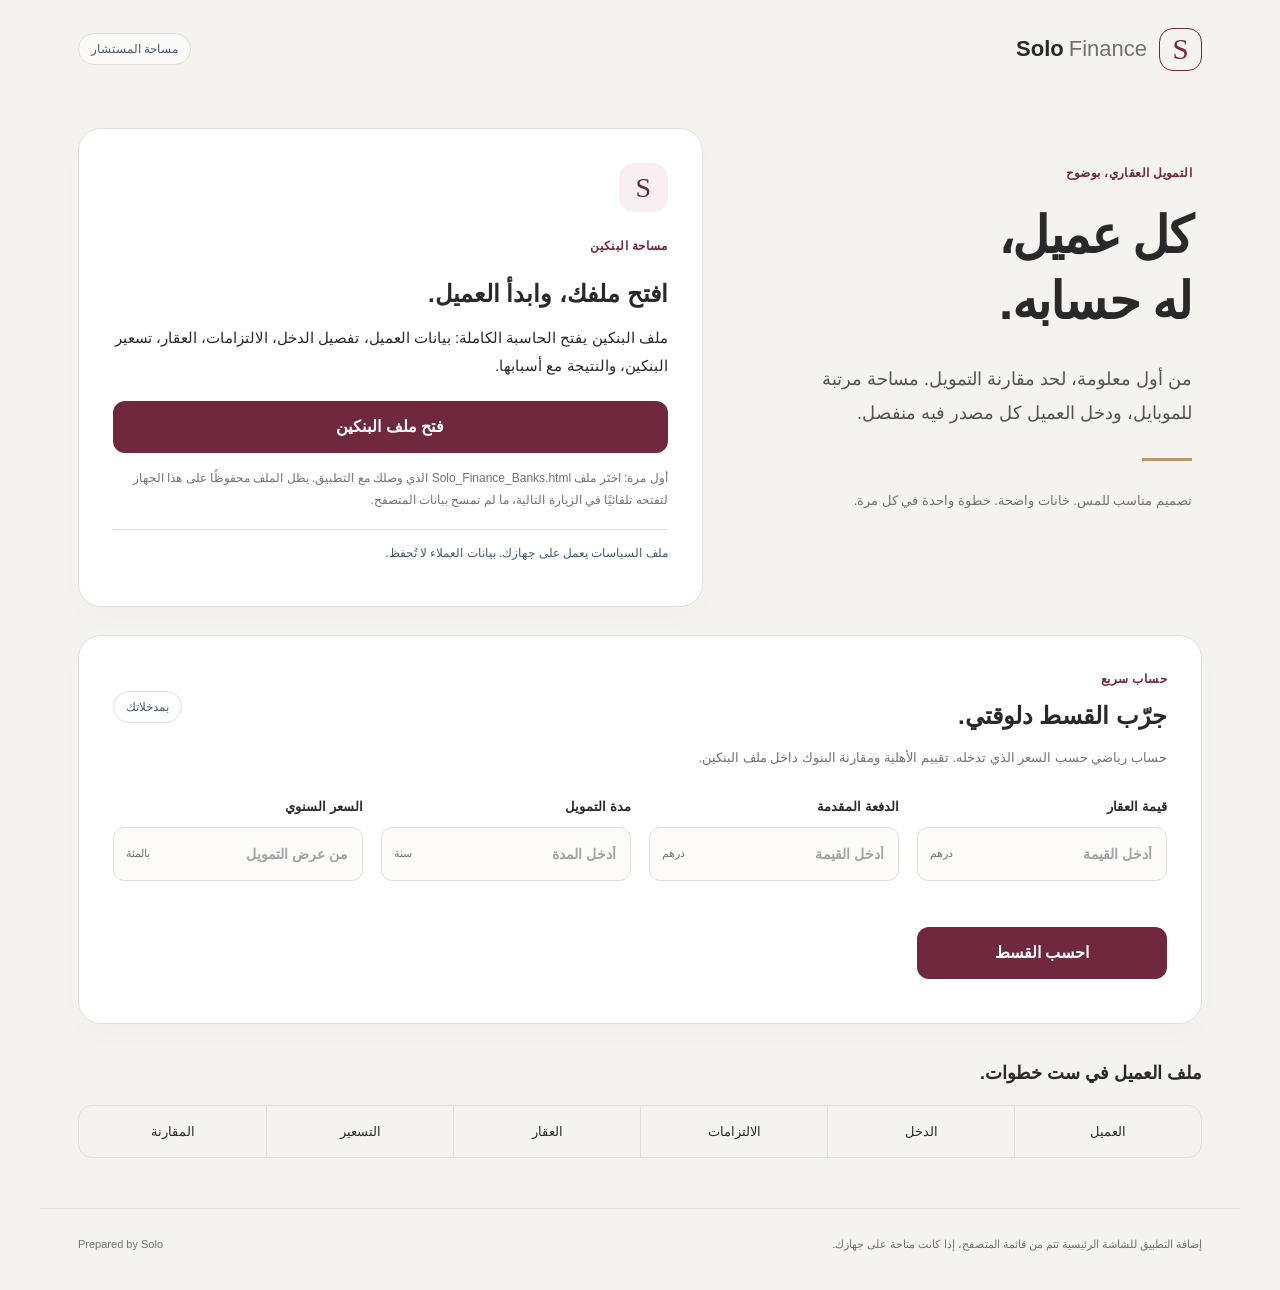
==== mortgage/index.html @ fccb3381 "Add mobile mortgage workspace with local private-file loading" ====
<!doctype html>
<html lang="ar" dir="rtl">
<head>
<meta charset="utf-8"><meta name="viewport" content="width=device-width,initial-scale=1,viewport-fit=cover">
<meta name="theme-color" content="#70283f"><meta name="description" content="مساحة التمويل العقاري: إدخال مريح من الموبايل، وحساب الأقساط، وتشغيل ملفات السياسات على جهازك.">
<meta name="apple-mobile-web-app-capable" content="yes"><title>Solo Finance — مساحة التمويل</title>
<link rel="icon" href="./icon.svg" type="image/svg+xml"><link rel="apple-touch-icon" href="./apple-touch-icon.png"><link rel="manifest" href="./manifest.webmanifest"><link rel="stylesheet" href="./styles.css">
</head>
<body>
<div id="home">
<header class="header"><a class="brand" href="./" aria-label="سولو فاينانس"><span class="mark">S</span><span dir="ltr">Solo<span class="light">Finance</span></span></a><span class="tag">مساحة المستشار</span></header>
<main>
<section class="intro"><p class="eyebrow">التمويل العقاري، بوضوح</p><h1>كل عميل،<br>له حسابه.</h1><p class="lead">من أول معلومة، لحد مقارنة التمويل. مساحة مرتبة للموبايل، ودخل العميل كل مصدر فيه منفصل.</p><div class="accent-line"></div><p class="subtle">تصميم مناسب للمس. خانات واضحة. خطوة واحدة في كل مرة.</p></section>
<section class="workspace card" aria-labelledby="workspace-title"><span class="icon">S</span><p class="eyebrow">مساحة البنكين</p><h2 id="workspace-title">افتح ملفك، وابدأ العميل.</h2><p>ملف البنكين يفتح الحاسبة الكاملة: بيانات العميل، تفصيل الدخل، الالتزامات، العقار، تسعير البنكين، والنتيجة مع أسبابها.</p><button id="resume" class="primary" hidden>استكمال العمل بملف البنكين المحفوظ</button><button id="choose" class="primary">فتح ملف البنكين</button><input type="file" id="workspace-file" accept=".html,text/html" hidden><p class="hint">أول مرة: اختَر ملف <bdi>Solo_Finance_Banks.html</bdi> الذي وصلك مع التطبيق. يظل الملف محفوظًا على هذا الجهاز لتفتحه تلقائيًا في الزيارة التالية، ما لم تمسح بيانات المتصفح.</p><div class="privacy">ملف السياسات يعمل على جهازك. بيانات العملاء لا تُحفظ.</div><button id="forget" class="text-button" hidden>حذف ملف البنكين المحفوظ من هذا الجهاز</button><p id="load-status" class="status" role="status" aria-live="polite"></p></section>
<section class="calculator card" aria-labelledby="quick-title"><div class="section-head"><div><p class="eyebrow">حساب سريع</p><h2 id="quick-title">جرّب القسط دلوقتي.</h2></div><span class="small-tag">بمدخلاتك</span></div><p class="subtle">حساب رياضي حسب السعر الذي تدخله. تقييم الأهلية ومقارنة البنوك داخل ملف البنكين.</p><form id="quick-form" novalidate><div class="grid">
<label>قيمة العقار<span class="input-wrap"><input id="value" inputmode="decimal" autocomplete="off" placeholder="أدخل القيمة"><span>درهم</span></span><small id="value-words"></small></label>
<label>الدفعة المقدمة<span class="input-wrap"><input id="deposit" inputmode="decimal" autocomplete="off" placeholder="أدخل القيمة"><span>درهم</span></span><small id="deposit-words"></small></label>
<label>مدة التمويل<span class="input-wrap"><input id="years" inputmode="decimal" autocomplete="off" placeholder="أدخل المدة"><span>سنة</span></span><small id="years-words"></small></label>
<label>السعر السنوي<span class="input-wrap"><input id="rate" inputmode="decimal" autocomplete="off" placeholder="من عرض التمويل"><span>بالمئة</span></span><small id="rate-words"></small></label>
</div><button type="submit" class="primary calculate">احسب القسط</button><p class="status" id="quick-status" role="status" aria-live="polite"></p></form>
<div id="quick-result" hidden aria-live="polite"><div class="result-main"><span>القسط الشهري للقرض</span><strong id="monthly"></strong><span>قبل التأمين والرسوم</span></div><div class="result-row"><span>مبلغ التمويل</span><b id="principal"></b></div><div class="result-row"><span>الدفعة المقدمة من قيمة العقار</span><b id="deposit-percent"></b></div><p class="hint">القسط محسوب على الرصيد المتناقص والسعر المُدخل. قد يتغير القسط عند تغيّر السعر، ولا يشمل رسوم الشراء أو التأمين.</p></div>
</section>
<section class="how"><h2>ملف العميل في ست خطوات.</h2><div class="steps"><span>العميل</span><span>الدخل</span><span>الالتزامات</span><span>العقار</span><span>التسعير</span><span>المقارنة</span></div></section>
</main><footer><span>إضافة التطبيق للشاشة الرئيسية تتم من قائمة المتصفح، إذا كانت متاحة على جهازك.</span><span dir="ltr">Prepared by Solo</span></footer>
</div>
<section id="workspace-view" hidden aria-label="مساحة البنكين"><div class="workspace-bar"><strong>مساحة البنكين</strong><span>على جهازك</span><button id="close-workspace" type="button">القائمة</button></div><iframe id="workspace-frame" title="حاسبة أهلية التمويل ومقارنة البنكين" sandbox="allow-scripts allow-modals allow-downloads"></iframe></section>
<noscript>يلزم تشغيل جافاسكريبت لاستخدام الحاسبة.</noscript><script type="module" src="./app.mjs"></script>
</body></html>
---- mortgage/styles.css ----
:root{--ink:#29282b;--muted:#737073;--wine:#70283f;--wine-dark:#542033;--paper:#f5f3ef;--line:#e4dfda;--gold:#b89865;--navy:#465d70;--red:#a2293a}*{box-sizing:border-box}html{font-family:Tahoma,Arial,sans-serif;color:var(--ink);background:var(--paper);-webkit-text-size-adjust:100%}body{margin:0}button,input{font:inherit}button,a,input{-webkit-tap-highlight-color:transparent}button{cursor:pointer}button:focus-visible,a:focus-visible,input:focus-visible{outline:3px solid var(--gold);outline-offset:3px}[hidden]{display:none!important}.header{max-width:1200px;margin:auto;height:98px;display:flex;align-items:center;justify-content:space-between;padding:0 38px}.brand{display:flex;align-items:center;gap:12px;text-decoration:none;color:var(--ink);font-size:22px;font-weight:700}.mark{display:grid;place-items:center;width:43px;height:43px;border:1px solid var(--wine);border-radius:14px;color:var(--wine);font-family:Georgia,serif;font-size:29px;font-weight:400}.light{font-weight:400;margin-left:5px;color:var(--muted)}.tag,.small-tag{font-size:12px;color:var(--navy);border:1px solid var(--line);padding:8px 12px;border-radius:24px;background:#fff9}main{max-width:1200px;margin:auto;padding:30px 38px 50px;display:grid;grid-template-columns:.86fr 1.14fr;gap:28px}.intro{padding:34px 10px 20px 42px}.eyebrow{color:var(--wine);font-size:12px;letter-spacing:.4px;font-weight:700;margin:0 0 18px}h1{font-size:clamp(38px,4vw,62px);line-height:1.3;letter-spacing:-1.5px;margin:0 0 26px;font-weight:700}h2{font-size:24px;line-height:1.5;margin:0 0 12px}p{font-size:15px;line-height:1.9;margin:0 0 15px}.lead{font-size:18px;color:#575156;max-width:400px}.subtle{color:var(--muted);font-size:13px}.accent-line{height:3px;width:50px;background:var(--gold);margin:28px 0}.card{border:1px solid var(--line);background:white;border-radius:23px;padding:34px;box-shadow:0 12px 28px #30272304}.workspace .icon{display:grid;place-items:center;width:49px;height:49px;background:#f7eff1;color:var(--wine);border-radius:15px;font:28px Georgia,serif;margin-bottom:23px}.primary{display:flex;justify-content:center;align-items:center;min-height:52px;width:100%;border:none;border-radius:12px;background:var(--wine);color:white;padding:13px 20px;font-weight:700;font-size:16px;line-height:1.5;margin-top:20px}.primary:hover{background:var(--wine-dark)}.primary:disabled{opacity:.5}.hint{font-size:12px;color:var(--muted);line-height:1.85;margin-top:14px}.privacy{padding-top:16px;margin-top:18px;border-top:1px solid var(--line);font-size:12px;color:var(--navy)}.text-button{background:none;border:0;color:var(--navy);padding:14px 0;text-decoration:underline;min-height:46px;font-size:12px}.status{font-size:13px;color:var(--red);margin:12px 0 0}.calculator{grid-column:1 / -1;padding:32px 34px}.section-head{display:flex;align-items:center;justify-content:space-between;gap:12px}.section-head .eyebrow{margin-bottom:7px}.grid{display:grid;grid-template-columns:repeat(4,minmax(0,1fr));gap:18px;margin-top:25px}label{display:block;font-size:13px;font-weight:700;line-height:1.7;min-width:0}.input-wrap{display:flex;align-items:center;border:1px solid var(--line);border-radius:11px;background:#fcfbf9;margin-top:9px;min-height:54px;padding:0 12px;gap:5px}.input-wrap:focus-within{border-color:var(--wine);box-shadow:0 0 0 3px #70283f0d}.input-wrap input{background:none;border:0;outline:none;min-width:0;width:100%;text-align:right;font-size:18px;min-height:52px;color:var(--ink)}.input-wrap input::placeholder{font-size:14px;color:#a5a0a3}.input-wrap span{font-size:11px;font-weight:400;color:var(--muted);white-space:nowrap}small{display:block;font-size:11px;font-weight:400;color:var(--navy);line-height:1.7;margin-top:7px;min-height:19px}.calculate{max-width:250px}.result-main{border-radius:15px;background:#f5f0ed;padding:24px;margin-top:26px;display:flex;flex-direction:column;gap:8px}.result-main span{font-size:12px;color:var(--muted)}.result-main strong{font-size:24px;color:var(--wine);line-height:1.6}.result-row{display:flex;gap:20px;justify-content:space-between;padding:17px 0;border-bottom:1px solid var(--line);font-size:13px;line-height:1.8}.result-row b{font-weight:400}.how{grid-column:1 / -1;margin:8px 0 0}.how h2{font-size:18px}.steps{display:grid;grid-template-columns:repeat(6,1fr);border:1px solid var(--line);border-radius:14px;overflow:hidden;margin-top:18px}.steps span{padding:18px 8px;text-align:center;font-size:13px;border-inline-end:1px solid var(--line)}.steps span:last-child{border:0}footer{max-width:1200px;margin:auto;padding:25px 38px 35px;display:flex;gap:20px;justify-content:space-between;color:var(--muted);font-size:11px;line-height:1.9;border-top:1px solid var(--line)}.workspace-bar{height:43px;display:flex;align-items:center;gap:12px;padding:0 14px;background:#f5f3ef;border-bottom:1px solid var(--line);font-size:11px}.workspace-bar span{color:var(--muted)}.workspace-bar button{margin-inline-start:auto;border:1px solid var(--line);background:white;border-radius:7px;color:var(--wine);font-size:12px;padding:7px 17px;min-height:35px}#workspace-view{height:100vh;height:100dvh;overflow:hidden}#workspace-frame{width:100%;height:calc(100% - 43px);border:0;display:block;background:var(--paper)}body.workspace-open{overflow:hidden}@media(max-width:900px){.grid{grid-template-columns:repeat(2,minmax(0,1fr))}main{gap:22px;padding-inline:26px}.card{padding:26px}.intro{padding:24px 0 20px 20px}h1{font-size:44px}}@media(max-width:650px){.header{height:78px;padding:0 20px}.brand{font-size:19px}.mark{width:36px;height:36px;font-size:25px}.tag{font-size:10px;padding:6px 9px}main{display:flex;flex-direction:column;padding:0 16px 30px;gap:20px}.intro{padding:23px 8px 0}.intro .eyebrow{margin-bottom:13px}h1{font-size:39px;letter-spacing:-1px;line-height:1.35;margin-bottom:18px}.lead{font-size:16px}.accent-line{margin:20px 0}.intro>.subtle{margin-bottom:3px}.card{border-radius:19px;padding:24px 20px}h2{font-size:22px}.grid{grid-template-columns:1fr;gap:12px;margin-top:20px}.input-wrap{min-height:56px}.input-wrap input{min-height:54px}.calculate{max-width:none}.steps{grid-template-columns:repeat(3,1fr)}.steps span:nth-child(-n+3){border-bottom:1px solid var(--line)}.steps span:nth-child(3){border-inline-end:0}.how{padding:5px 5px 0}.section-head{align-items:flex-start}.small-tag{white-space:nowrap;font-size:10px}.result-main strong{font-size:22px}footer{margin:0 20px;padding:20px 0 30px;flex-direction:column;gap:8px}.workspace .icon{margin-bottom:18px}.workspace-bar{padding-top:env(safe-area-inset-top);height:calc(43px + env(safe-area-inset-top))}#workspace-frame{height:calc(100% - 43px - env(safe-area-inset-top))}}
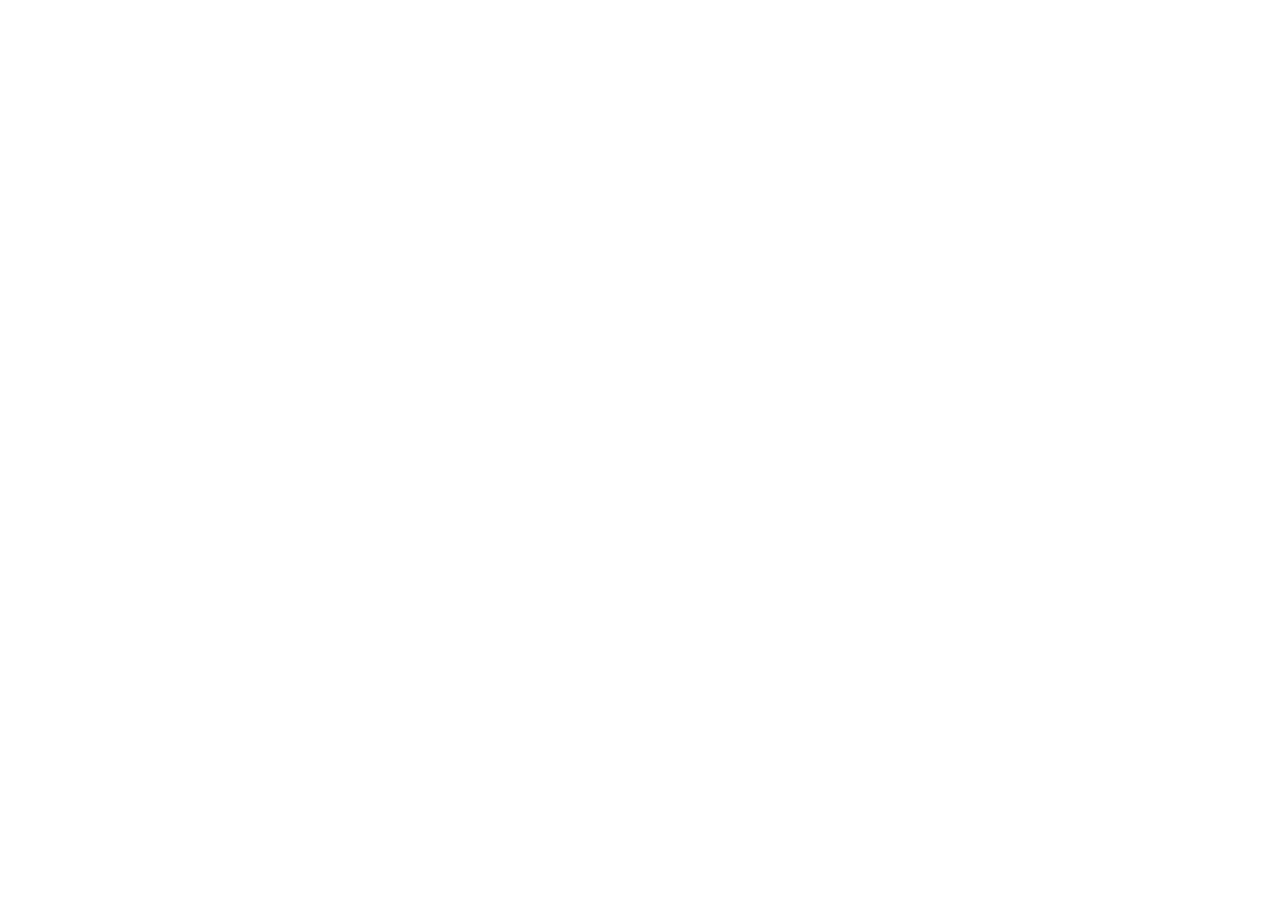
==== commit 37d2cb93: "Replace mortgage entry point with Alaa's redesigned private workspace" ====
--- a/mortgage/index.html
+++ b/mortgage/index.html
@@ -1,28 +1,9 @@
 <!doctype html>
-<html lang="ar" dir="rtl">
+<html lang="en" dir="ltr">
 <head>
-<meta charset="utf-8"><meta name="viewport" content="width=device-width,initial-scale=1,viewport-fit=cover">
-<meta name="theme-color" content="#70283f"><meta name="description" content="مساحة التمويل العقاري: إدخال مريح من الموبايل، وحساب الأقساط، وتشغيل ملفات السياسات على جهازك.">
-<meta name="apple-mobile-web-app-capable" content="yes"><title>Solo Finance — مساحة التمويل</title>
-<link rel="icon" href="./icon.svg" type="image/svg+xml"><link rel="apple-touch-icon" href="./apple-touch-icon.png"><link rel="manifest" href="./manifest.webmanifest"><link rel="stylesheet" href="./styles.css">
-</head>
-<body>
-<div id="home">
-<header class="header"><a class="brand" href="./" aria-label="سولو فاينانس"><span class="mark">S</span><span dir="ltr">Solo<span class="light">Finance</span></span></a><span class="tag">مساحة المستشار</span></header>
-<main>
-<section class="intro"><p class="eyebrow">التمويل العقاري، بوضوح</p><h1>كل عميل،<br>له حسابه.</h1><p class="lead">من أول معلومة، لحد مقارنة التمويل. مساحة مرتبة للموبايل، ودخل العميل كل مصدر فيه منفصل.</p><div class="accent-line"></div><p class="subtle">تصميم مناسب للمس. خانات واضحة. خطوة واحدة في كل مرة.</p></section>
-<section class="workspace card" aria-labelledby="workspace-title"><span class="icon">S</span><p class="eyebrow">مساحة البنكين</p><h2 id="workspace-title">افتح ملفك، وابدأ العميل.</h2><p>ملف البنكين يفتح الحاسبة الكاملة: بيانات العميل، تفصيل الدخل، الالتزامات، العقار، تسعير البنكين، والنتيجة مع أسبابها.</p><button id="resume" class="primary" hidden>استكمال العمل بملف البنكين المحفوظ</button><button id="choose" class="primary">فتح ملف البنكين</button><input type="file" id="workspace-file" accept=".html,text/html" hidden><p class="hint">أول مرة: اختَر ملف <bdi>Solo_Finance_Banks.html</bdi> الذي وصلك مع التطبيق. يظل الملف محفوظًا على هذا الجهاز لتفتحه تلقائيًا في الزيارة التالية، ما لم تمسح بيانات المتصفح.</p><div class="privacy">ملف السياسات يعمل على جهازك. بيانات العملاء لا تُحفظ.</div><button id="forget" class="text-button" hidden>حذف ملف البنكين المحفوظ من هذا الجهاز</button><p id="load-status" class="status" role="status" aria-live="polite"></p></section>
-<section class="calculator card" aria-labelledby="quick-title"><div class="section-head"><div><p class="eyebrow">حساب سريع</p><h2 id="quick-title">جرّب القسط دلوقتي.</h2></div><span class="small-tag">بمدخلاتك</span></div><p class="subtle">حساب رياضي حسب السعر الذي تدخله. تقييم الأهلية ومقارنة البنوك داخل ملف البنكين.</p><form id="quick-form" novalidate><div class="grid">
-<label>قيمة العقار<span class="input-wrap"><input id="value" inputmode="decimal" autocomplete="off" placeholder="أدخل القيمة"><span>درهم</span></span><small id="value-words"></small></label>
-<label>الدفعة المقدمة<span class="input-wrap"><input id="deposit" inputmode="decimal" autocomplete="off" placeholder="أدخل القيمة"><span>درهم</span></span><small id="deposit-words"></small></label>
-<label>مدة التمويل<span class="input-wrap"><input id="years" inputmode="decimal" autocomplete="off" placeholder="أدخل المدة"><span>سنة</span></span><small id="years-words"></small></label>
-<label>السعر السنوي<span class="input-wrap"><input id="rate" inputmode="decimal" autocomplete="off" placeholder="من عرض التمويل"><span>بالمئة</span></span><small id="rate-words"></small></label>
-</div><button type="submit" class="primary calculate">احسب القسط</button><p class="status" id="quick-status" role="status" aria-live="polite"></p></form>
-<div id="quick-result" hidden aria-live="polite"><div class="result-main"><span>القسط الشهري للقرض</span><strong id="monthly"></strong><span>قبل التأمين والرسوم</span></div><div class="result-row"><span>مبلغ التمويل</span><b id="principal"></b></div><div class="result-row"><span>الدفعة المقدمة من قيمة العقار</span><b id="deposit-percent"></b></div><p class="hint">القسط محسوب على الرصيد المتناقص والسعر المُدخل. قد يتغير القسط عند تغيّر السعر، ولا يشمل رسوم الشراء أو التأمين.</p></div>
-</section>
-<section class="how"><h2>ملف العميل في ست خطوات.</h2><div class="steps"><span>العميل</span><span>الدخل</span><span>الالتزامات</span><span>العقار</span><span>التسعير</span><span>المقارنة</span></div></section>
-</main><footer><span>إضافة التطبيق للشاشة الرئيسية تتم من قائمة المتصفح، إذا كانت متاحة على جهازك.</span><span dir="ltr">Prepared by Solo</span></footer>
-</div>
-<section id="workspace-view" hidden aria-label="مساحة البنكين"><div class="workspace-bar"><strong>مساحة البنكين</strong><span>على جهازك</span><button id="close-workspace" type="button">القائمة</button></div><iframe id="workspace-frame" title="حاسبة أهلية التمويل ومقارنة البنكين" sandbox="allow-scripts allow-modals allow-downloads"></iframe></section>
-<noscript>يلزم تشغيل جافاسكريبت لاستخدام الحاسبة.</noscript><script type="module" src="./app.mjs"></script>
-</body></html>
+<meta charset="utf-8"><meta name="viewport" content="width=device-width,initial-scale=1"><meta name="theme-color" content="#00544c">
+<title>Alaa | Home Finance</title><meta name="description" content="Your home finance application, with Alaa.">
+<meta http-equiv="refresh" content="0; url=https://alaa-home-finance.solo162.chatgpt.site">
+<link rel="canonical" href="https://alaa-home-finance.solo162.chatgpt.site">
+<style>*{box-sizing:border-box}body{margin:0;min-height:100svh;display:grid;place-items:center;font-family:Arial,sans-serif;background:#edf3e9;color:#174334;padding:24px}main{max-width:560px;width:100%;background:#fff;border:1px solid #dce7da;border-radius:22px;padding:45px}header{font-size:43px;font-weight:700;letter-spacing:-2px;color:#00544c}header span{color:#98b394}h1{font-size:30px;font-weight:500;line-height:1.35;margin:30px 0 17px}p{color:#77896d;font-size:14px;line-height:1.8}a{display:inline-block;background:#00544c;color:white;text-decoration:none;border-radius:10px;padding:14px 24px;margin-top:18px;font-size:14px}footer{font-size:10px;color:#879681;margin-top:35px}section[lang=ar]{text-align:right;direction:rtl;margin-top:30px;border-top:1px solid #e4eadf;padding-top:22px;font-family:Tahoma,Arial,sans-serif}section[lang=ar] a{font-size:15px}a:focus-visible{outline:3px solid #96bd9b;outline-offset:4px}@media(max-width:500px){main{padding:30px}h1{font-size:27px}}</style>
+</head><body><main><header>alaa<span>.</span></header><h1>Your next step,<br>with Alaa.</h1><p>Your home finance application is ready to open.</p><a href="https://alaa-home-finance.solo162.chatgpt.site">Open Alaa Home Finance</a><section lang="ar" dir="rtl"><p>خطوتك التالية مع آلاء.</p><a href="https://alaa-home-finance.solo162.chatgpt.site">فتح تطبيق آلاء</a></section><footer>Prepared by Solo</footer></main></body></html>
